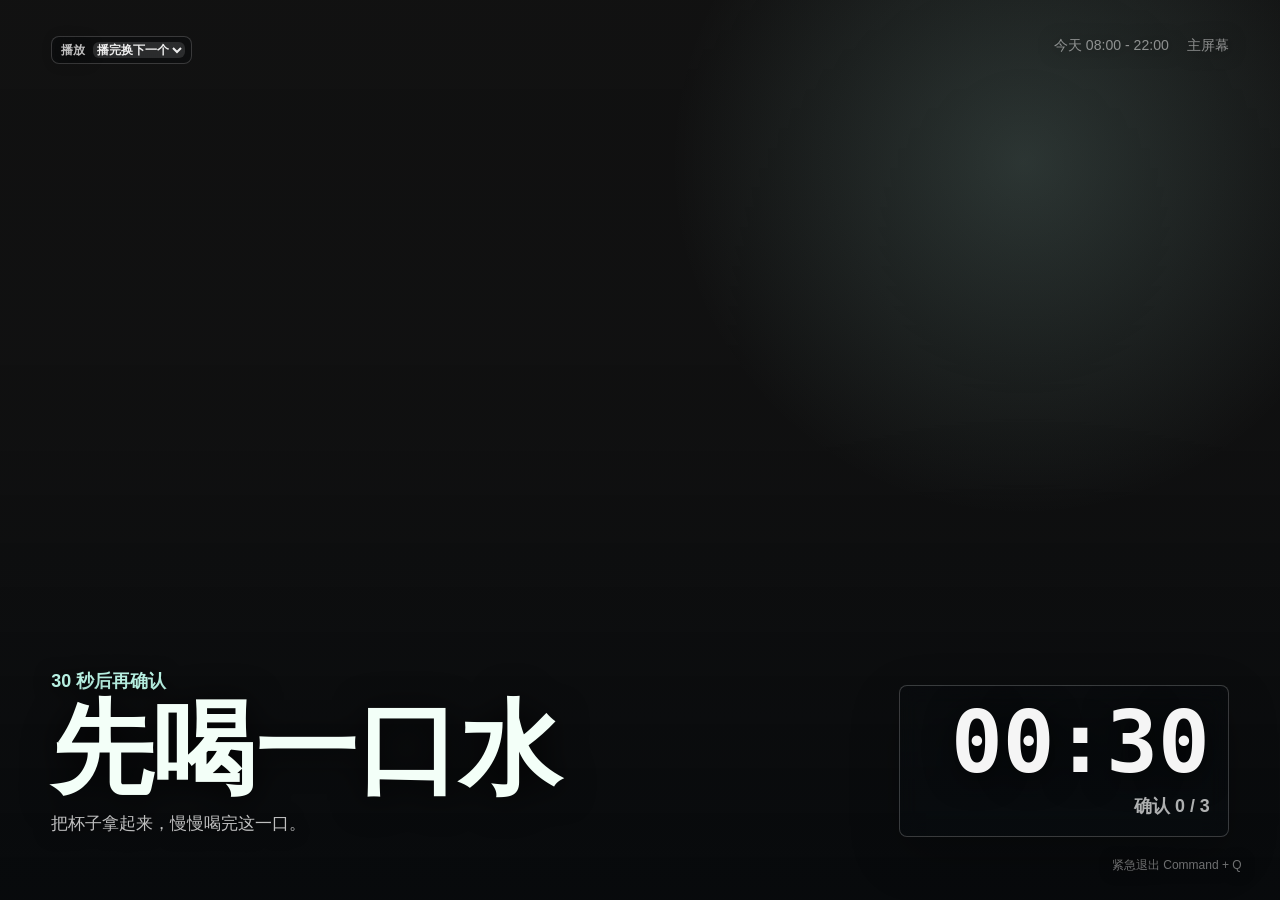
==== Sources/DrinkingProject/WebResources/ReminderWeb/index.html @ fc036cd2 "Build initial macOS app MVP" ====
<!doctype html>
<html lang="zh-CN">
<head>
  <meta charset="utf-8">
  <meta name="viewport" content="width=device-width, initial-scale=1">
  <title>Drinking Project Reminder</title>
  <link rel="stylesheet" href="./styles.css">
</head>
<body>
  <main class="reminder-shell" aria-live="polite">
    <div class="video-warning" id="videoWarning" hidden>未找到可播放视频，请检查 视频/视频素材/</div>

    <div class="topline">
      <div class="playback-control" id="playbackControl">
        <label for="playbackModeSelect">播放</label>
        <select id="playbackModeSelect" aria-label="播放方式">
          <option value="advanceOnEnd">播完换下一个</option>
          <option value="loopSelected">单条循环</option>
        </select>
      </div>
      <div class="topline-meta">
        <span>今天 08:00 - 22:00</span>
        <span id="screenRole">主屏幕</span>
      </div>
    </div>

    <section class="ritual" aria-label="喝水提醒">
      <div class="copy-block">
        <p class="status" id="statusText">30 秒后再确认</p>
        <h1>先喝一口水</h1>
        <p class="hint" id="hintText">把杯子拿起来，慢慢喝完这一口。</p>
      </div>

      <div class="action-block">
        <div class="timer" id="countdownText">00:30</div>
        <p class="progress" id="progressText">确认 0 / 3</p>
        <button id="confirmButton" class="confirm" type="button" disabled>等待中</button>
      </div>
    </section>

    <div class="safe-exit">紧急退出 Command + Q</div>
  </main>
  <script src="./app.js"></script>
</body>
</html>
---- Sources/DrinkingProject/WebResources/ReminderWeb/styles.css ----
:root {
  color-scheme: dark;
  --text: rgba(255, 255, 255, 0.96);
  --muted: rgba(255, 255, 255, 0.68);
  --soft: rgba(255, 255, 255, 0.5);
  --line: rgba(255, 255, 255, 0.2);
  --glass: rgba(7, 12, 16, 0.28);
  --glass-strong: rgba(7, 12, 16, 0.48);
  --accent: #b9f2e4;
  --accent-strong: #f3fff8;
}

* {
  box-sizing: border-box;
}

html,
body {
  width: 100%;
  height: 100%;
  margin: 0;
  overflow: hidden;
  background: transparent;
  font-family: -apple-system, BlinkMacSystemFont, "SF Pro Display", "PingFang SC", "Hiragino Sans GB", "Microsoft YaHei", sans-serif;
  letter-spacing: 0;
}

body::before {
  content: "";
  position: fixed;
  inset: 0;
  background:
    radial-gradient(circle at 80% 18%, rgba(185, 242, 228, 0.16), transparent 28%),
    linear-gradient(180deg, rgba(4, 7, 10, 0.04) 0%, rgba(4, 7, 10, 0.12) 46%, rgba(4, 7, 10, 0.72) 100%);
  pointer-events: none;
}

body.no-video {
  background:
    radial-gradient(circle at 72% 22%, rgba(185, 242, 228, 0.18), transparent 30%),
    linear-gradient(135deg, #071017, #111820 46%, #05080b);
}

.reminder-shell {
  position: relative;
  display: grid;
  width: 100%;
  height: 100%;
  min-width: 320px;
  min-height: 420px;
  color: var(--text);
  isolation: isolate;
}

.topline {
  position: absolute;
  top: clamp(22px, 4vh, 46px);
  left: clamp(22px, 4vw, 56px);
  right: clamp(22px, 4vw, 56px);
  display: flex;
  justify-content: space-between;
  align-items: flex-start;
  gap: 18px;
  font-size: clamp(12px, 1.1vw, 15px);
  font-weight: 500;
  line-height: 1.4;
  color: var(--soft);
  text-shadow: 0 1px 18px rgba(0, 0, 0, 0.65);
}

.topline-meta {
  display: flex;
  justify-content: flex-end;
  gap: 18px;
  text-align: right;
}

.playback-control {
  display: inline-flex;
  align-items: center;
  gap: 8px;
  padding: 5px 6px 5px 9px;
  border: 1px solid rgba(255, 255, 255, 0.18);
  border-radius: 8px;
  background: rgba(7, 12, 16, 0.3);
  color: rgba(255, 255, 255, 0.74);
  backdrop-filter: blur(12px) saturate(1.05);
  pointer-events: auto;
}

.playback-control label {
  font-size: 12px;
  font-weight: 650;
  line-height: 1;
}

.playback-control select {
  max-width: min(176px, 40vw);
  border: 0;
  border-radius: 6px;
  background: rgba(255, 255, 255, 0.12);
  color: rgba(255, 255, 255, 0.92);
  font: 650 12px/1.2 -apple-system, BlinkMacSystemFont, "PingFang SC", sans-serif;
}

.playback-control select:focus {
  outline: 2px solid rgba(185, 242, 228, 0.8);
  outline-offset: 2px;
}

.video-warning {
  position: absolute;
  top: clamp(70px, 10vh, 104px);
  left: clamp(22px, 4vw, 56px);
  z-index: 3;
  max-width: min(560px, calc(100vw - 44px));
  padding: 12px 14px;
  border: 1px solid rgba(255, 214, 138, 0.34);
  border-radius: 8px;
  background: rgba(34, 22, 9, 0.62);
  color: rgba(255, 238, 202, 0.96);
  font-size: clamp(13px, 1.2vw, 15px);
  font-weight: 600;
  line-height: 1.45;
  backdrop-filter: blur(14px) saturate(1.05);
}

.ritual {
  position: absolute;
  left: clamp(22px, 4vw, 58px);
  right: clamp(22px, 4vw, 58px);
  bottom: clamp(42px, 7vh, 78px);
  display: grid;
  grid-template-columns: minmax(0, 1fr) minmax(240px, 330px);
  align-items: end;
  gap: clamp(18px, 4vw, 54px);
  pointer-events: none;
}

.status {
  margin: 0 0 8px;
  color: var(--accent);
  font-size: clamp(15px, 1.4vw, 19px);
  font-weight: 700;
  line-height: 1.3;
  text-shadow: 0 2px 18px rgba(0, 0, 0, 0.86);
}

h1 {
  margin: 0;
  color: var(--accent-strong);
  font-size: clamp(44px, 8vw, 104px);
  font-weight: 720;
  line-height: 0.94;
  text-align: left;
  text-shadow: 0 4px 34px rgba(0, 0, 0, 0.86);
}

.copy-block {
  min-width: 0;
}

.timer {
  margin: 0;
  font-family: "SF Mono", "Menlo", "Monaco", "Consolas", monospace;
  font-size: clamp(48px, 7vw, 86px);
  font-weight: 700;
  line-height: 0.9;
  color: var(--text);
  font-variant-numeric: tabular-nums;
  text-align: right;
  text-shadow: 0 4px 30px rgba(0, 0, 0, 0.8);
}

.progress {
  margin: 12px 0 0;
  color: var(--muted);
  font-size: clamp(15px, 1.4vw, 18px);
  font-weight: 650;
  line-height: 1.35;
  text-align: right;
}

.action-block {
  justify-self: end;
  min-width: min(330px, 100%);
  padding: 18px;
  border: 1px solid var(--line);
  border-radius: 8px;
  background: linear-gradient(180deg, rgba(6, 10, 14, 0.28), var(--glass-strong));
  box-shadow: 0 18px 50px rgba(0, 0, 0, 0.24);
  backdrop-filter: blur(10px) saturate(1.05);
  pointer-events: auto;
}

.confirm {
  width: 100%;
  height: 52px;
  margin-top: 18px;
  border: 1px solid rgba(255, 255, 255, 0.26);
  border-radius: 8px;
  background: rgba(255, 255, 255, 0.1);
  color: rgba(255, 255, 255, 0.66);
  font: 700 18px/1 -apple-system, BlinkMacSystemFont, "PingFang SC", sans-serif;
}

.confirm:not(:disabled) {
  cursor: pointer;
  color: #09201b;
  border-color: rgba(255, 255, 255, 0.64);
  background: linear-gradient(180deg, #f7fff8, #b9f2e4);
  box-shadow: 0 16px 42px rgba(185, 242, 228, 0.24);
}

.confirm:not(:disabled):active {
  transform: translateY(1px);
}

.hint {
  max-width: 560px;
  margin: 14px 0 0;
  color: rgba(255, 255, 255, 0.74);
  font-size: clamp(14px, 1.35vw, 18px);
  font-weight: 500;
  line-height: 1.5;
  text-align: left;
  text-shadow: 0 2px 18px rgba(0, 0, 0, 0.82);
}

.safe-exit {
  position: absolute;
  right: clamp(18px, 3vw, 42px);
  bottom: clamp(14px, 2.4vw, 26px);
  color: rgba(255, 255, 255, 0.42);
  font-size: 12px;
  line-height: 1.4;
  text-shadow: 0 1px 14px rgba(0, 0, 0, 0.8);
}

.secondary .confirm {
  display: none;
}

.secondary .playback-control {
  display: none;
}

.secondary .hint {
  color: var(--muted);
}

.secondary .ritual {
  grid-template-columns: minmax(0, 1fr) minmax(190px, 260px);
}

.secondary .action-block {
  min-width: min(260px, 100%);
}

@media (max-width: 680px), (max-height: 620px) {
  .topline {
    top: 16px;
    left: 18px;
    right: 18px;
    align-items: center;
  }

  .topline-meta {
    flex-direction: column;
    gap: 2px;
  }

  .playback-control {
    max-width: 54vw;
  }

  .ritual {
    left: 18px;
    right: 18px;
    bottom: 42px;
    grid-template-columns: 1fr;
    gap: 18px;
  }

  h1 {
    font-size: clamp(40px, 14vw, 72px);
  }

  .action-block {
    justify-self: stretch;
    min-width: 0;
  }

  .timer,
  .progress {
    text-align: left;
  }

  .safe-exit {
    right: auto;
    left: 18px;
    bottom: 14px;
  }
}
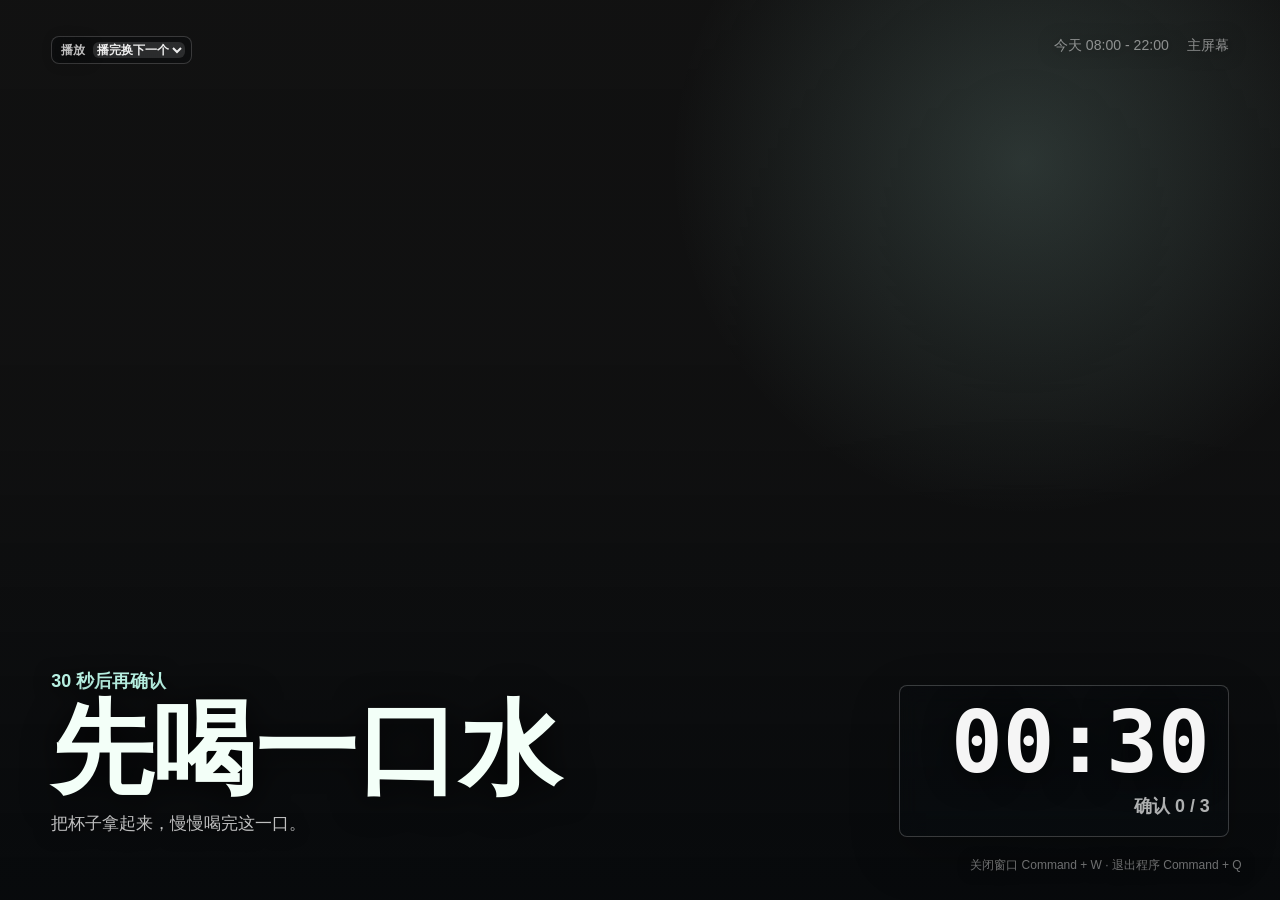
==== commit f1e022f6: "Prepare Drinking Project public release" ====
--- a/Sources/DrinkingProject/WebResources/ReminderWeb/index.html
+++ b/Sources/DrinkingProject/WebResources/ReminderWeb/index.html
@@ -18,6 +18,7 @@
           <option value="loopSelected">单条循环</option>
         </select>
       </div>
+      <div class="test-mode-pill" id="testModePill" hidden>测试模式：等待时间已缩短</div>
       <div class="topline-meta">
         <span>今天 08:00 - 22:00</span>
         <span id="screenRole">主屏幕</span>
@@ -38,7 +39,7 @@
       </div>
     </section>
 
-    <div class="safe-exit">紧急退出 Command + Q</div>
+    <div class="safe-exit">关闭窗口 Command + W · 退出程序 Command + Q</div>
   </main>
   <script src="./app.js"></script>
 </body>
--- a/Sources/DrinkingProject/WebResources/ReminderWeb/styles.css
+++ b/Sources/DrinkingProject/WebResources/ReminderWeb/styles.css
@@ -106,6 +106,18 @@
 .playback-control select:focus {
   outline: 2px solid rgba(185, 242, 228, 0.8);
   outline-offset: 2px;
+}
+
+.test-mode-pill {
+  padding: 6px 10px;
+  border: 1px solid rgba(185, 242, 228, 0.34);
+  border-radius: 8px;
+  background: rgba(8, 30, 28, 0.44);
+  color: rgba(235, 255, 250, 0.94);
+  font-size: 12px;
+  font-weight: 700;
+  line-height: 1.2;
+  backdrop-filter: blur(12px) saturate(1.05);
 }
 
 .video-warning {
@@ -237,6 +249,101 @@
   text-shadow: 0 1px 14px rgba(0, 0, 0, 0.8);
 }
 
+/* Compact "Mac 弹窗" style: the window itself is a small rounded vibrancy card,
+   so the page keeps a transparent background and lays content out as a column. */
+body.compact,
+body.compact.no-video {
+  background: transparent;
+}
+
+body.compact::before {
+  background:
+    radial-gradient(circle at 82% 12%, rgba(185, 242, 228, 0.14), transparent 42%),
+    linear-gradient(165deg, rgba(9, 16, 20, 0.42), rgba(5, 8, 11, 0.66));
+}
+
+body.compact .reminder-shell {
+  min-width: 0;
+  min-height: 0;
+  display: flex;
+  flex-direction: column;
+  padding: 20px 24px 14px;
+}
+
+body.compact .topline {
+  position: static;
+  justify-content: flex-start;
+}
+
+body.compact .topline-meta,
+body.compact .video-warning,
+body.compact .playback-control {
+  display: none;
+}
+
+body.compact .ritual {
+  position: static;
+  flex: 1;
+  display: flex;
+  flex-direction: column;
+  justify-content: flex-end;
+  align-items: stretch;
+  gap: 14px;
+  margin-top: 10px;
+}
+
+body.compact .status {
+  margin-bottom: 4px;
+  font-size: 13px;
+}
+
+body.compact h1 {
+  font-size: 30px;
+  line-height: 1.1;
+}
+
+body.compact .hint {
+  margin-top: 6px;
+  font-size: 13px;
+  line-height: 1.45;
+}
+
+body.compact .action-block {
+  display: flex;
+  flex-wrap: wrap;
+  align-items: baseline;
+  gap: 4px 12px;
+  justify-self: stretch;
+  min-width: 0;
+  padding: 12px 14px;
+  border-radius: 12px;
+}
+
+body.compact .timer {
+  font-size: 34px;
+  text-align: left;
+}
+
+body.compact .progress {
+  margin: 0;
+  font-size: 13px;
+  text-align: left;
+}
+
+body.compact .confirm {
+  width: 100%;
+  height: 40px;
+  margin-top: 8px;
+  font-size: 15px;
+}
+
+body.compact .safe-exit {
+  position: static;
+  margin-top: 10px;
+  font-size: 10px;
+  text-align: right;
+}
+
 .secondary .confirm {
   display: none;
 }
@@ -274,6 +381,11 @@
     max-width: 54vw;
   }
 
+  .test-mode-pill {
+    max-width: 44vw;
+    text-align: center;
+  }
+
   .ritual {
     left: 18px;
     right: 18px;
